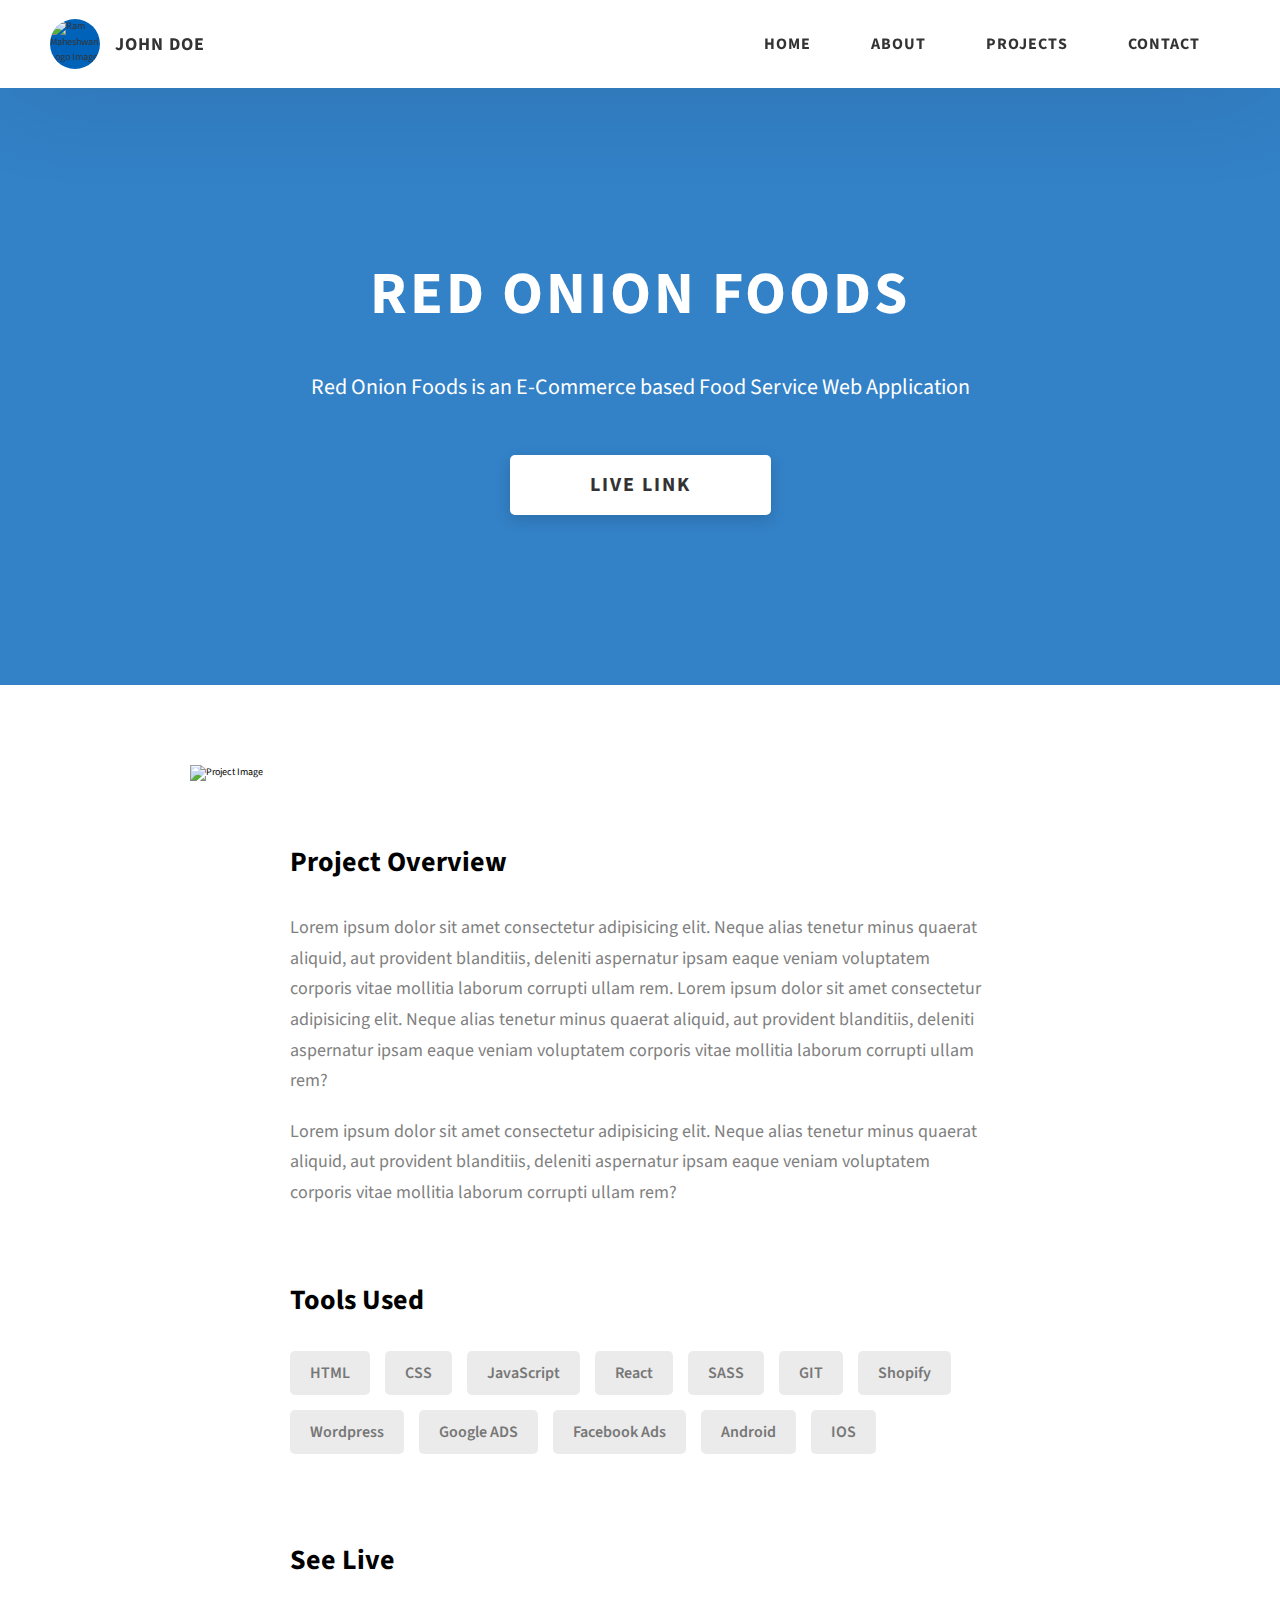
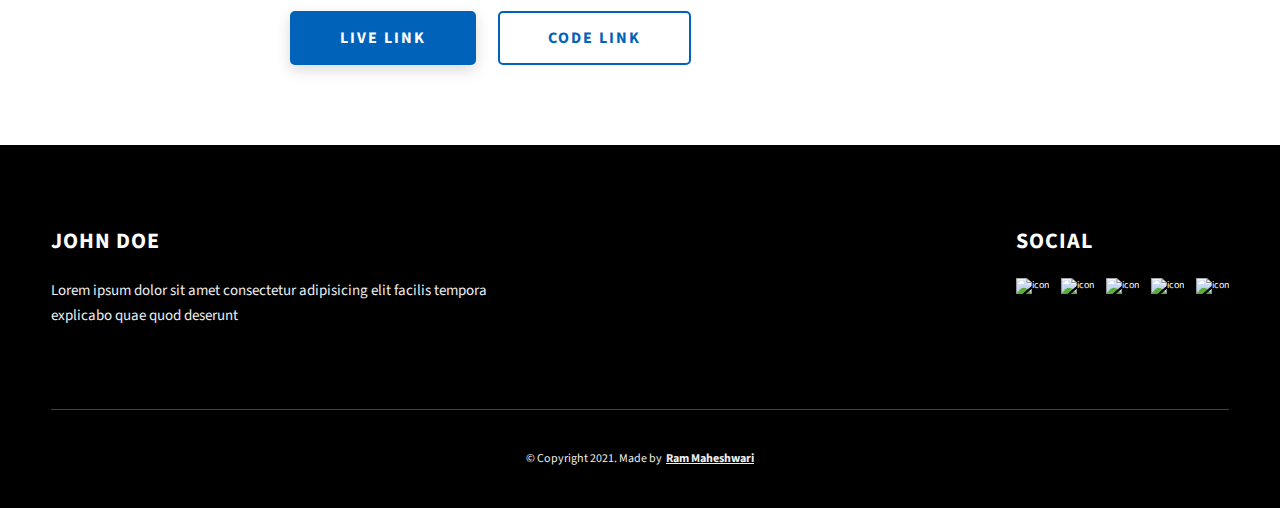
==== project-1.html @ 84f1d9b5 "connecting-with-github" ====
<!DOCTYPE html>
<html lang="en">
  <head>
    <meta charset="UTF-8" />
    <meta name="viewport" content="width=device-width, initial-scale=1.0" />
    <meta http-equiv="X-UA-Compatible" content="ie=edge" />
    <title>Case Study of Project 1</title>
    <meta name="description" content="Case study page of Project" />

    <link rel="stylesheet" href="css/style.css" />

    <link rel="preconnect" href="https://fonts.googleapis.com" />
    <link rel="preconnect" href="https://fonts.gstatic.com" crossorigin />
    <link
      href="https://fonts.googleapis.com/css2?family=Source+Sans+Pro:wght@400;600;700;900&display=swap"
      rel="stylesheet"
    />
  </head>
  <body>
    <header class="header">
      <div class="header__content">
        <div class="header__logo-container">
          <div class="header__logo-img-cont">
            <img
              src="./assets/png/john-doe.png"
              alt="Ram Maheshwari Logo Image"
              class="header__logo-img"
            />
          </div>
          <span class="header__logo-sub">John Doe</span>
        </div>
        <div class="header__main">
          <ul class="header__links">
            <li class="header__link-wrapper">
              <a href="./index.html" class="header__link"> Home </a>
            </li>
            <li class="header__link-wrapper">
              <a href="./index.html#about" class="header__link">About </a>
            </li>
            <li class="header__link-wrapper">
              <a href="./index.html#projects" class="header__link">
                Projects
              </a>
            </li>
            <li class="header__link-wrapper">
              <a href="./index.html#contact" class="header__link"> Contact </a>
            </li>
          </ul>
          <div class="header__main-ham-menu-cont">
            <img
              src="./assets/svg/ham-menu.svg"
              alt="hamburger menu"
              class="header__main-ham-menu"
            />
            <img
              src="./assets/svg/ham-menu-close.svg"
              alt="hamburger menu close"
              class="header__main-ham-menu-close d-none"
            />
          </div>
        </div>
      </div>
      <div class="header__sm-menu">
        <div class="header__sm-menu-content">
          <ul class="header__sm-menu-links">
            <li class="header__sm-menu-link">
              <a href="./index.html"> Home </a>
            </li>

            <li class="header__sm-menu-link">
              <a href="./index.html#about"> About </a>
            </li>

            <li class="header__sm-menu-link">
              <a href="./index.html#projects"> Projects </a>
            </li>

            <li class="header__sm-menu-link">
              <a href="./index.html#contact"> Contact </a>
            </li>
          </ul>
        </div>
      </div>
    </header>
    <section class="project-cs-hero">
      <div class="project-cs-hero__content">
        <h1 class="heading-primary">Red Onion Foods</h1>
        <div class="project-cs-hero__info">
          <p class="text-primary">
            Red Onion Foods is an E-Commerce based Food Service Web Application
          </p>
        </div>
        <div class="project-cs-hero__cta">
          <a href="https://red-onion-367f2.web.app/" class="btn btn--bg" target="_blank">Live Link</a>
        </div>
      </div>
    </section>
    <section class="project-details">
      <div class="main-container">
        <div class="project-details__content">
          <div class="project-details__showcase-img-cont">
            <img
              src="./assets/jpeg/project-mockup-example.jpeg"
              alt="Project Image"
              class="project-details__showcase-img"
            />
          </div>
          <div class="project-details__content-main">
            <div class="project-details__desc">
              <h3 class="project-details__content-title">Project Overview</h3>
              <p class="project-details__desc-para">
                Lorem ipsum dolor sit amet consectetur adipisicing elit. Neque
                alias tenetur minus quaerat aliquid, aut provident blanditiis,
                deleniti aspernatur ipsam eaque veniam voluptatem corporis vitae
                mollitia laborum corrupti ullam rem. Lorem ipsum dolor sit amet
                consectetur adipisicing elit. Neque alias tenetur minus quaerat
                aliquid, aut provident blanditiis, deleniti aspernatur ipsam
                eaque veniam voluptatem corporis vitae mollitia laborum corrupti
                ullam rem?
              </p>
              <p class="project-details__desc-para">
                Lorem ipsum dolor sit amet consectetur adipisicing elit. Neque
                alias tenetur minus quaerat aliquid, aut provident blanditiis,
                deleniti aspernatur ipsam eaque veniam voluptatem corporis vitae
                mollitia laborum corrupti ullam rem?
              </p>
            </div>
            <div class="project-details__tools-used">
              <h3 class="project-details__content-title">Tools Used</h3>
              <div class="skills">
                <div class="skills__skill">HTML</div>
                <div class="skills__skill">CSS</div>
                <div class="skills__skill">JavaScript</div>
                <div class="skills__skill">React</div>
                <div class="skills__skill">SASS</div>
                <div class="skills__skill">GIT</div>
                <div class="skills__skill">Shopify</div>
                <div class="skills__skill">Wordpress</div>
                <div class="skills__skill">Google ADS</div>
                <div class="skills__skill">Facebook Ads</div>
                <div class="skills__skill">Android</div>
                <div class="skills__skill">IOS</div>
              </div>
            </div>
            <div class="project-details__links">
              <h3 class="project-details__content-title">See Live</h3>
              <a
                href="#"
                class="btn btn--med btn--theme project-details__links-btn"
                target="_blank"
                >Live Link</a
              >
              <a
                href="#"
                class="btn btn--med btn--theme-inv project-details__links-btn"
                target="_blank"
                >Code Link</a
              >
            </div>
          </div>
        </div>
      </div>
    </section>
    <footer class="main-footer">
      <div class="main-container">
        <div class="main-footer__upper">
          <div class="main-footer__row main-footer__row-1">
            <h2 class="heading heading-sm main-footer__heading-sm">
              <span>Social</span>
            </h2>
            <div class="main-footer__social-cont">
              <a target="_blank" rel="noreferrer" href="#">
                <img
                  class="main-footer__icon"
                  src="./assets/png/linkedin-ico.png"
                  alt="icon"
                />
              </a>
              <a target="_blank" rel="noreferrer" href="#">
                <img
                  class="main-footer__icon"
                  src="./assets/png/github-ico.png"
                  alt="icon"
                />
              </a>
              <a target="_blank" rel="noreferrer" href="#">
                <img
                  class="main-footer__icon"
                  src="./assets/png/twitter-ico.png"
                  alt="icon"
                />
              </a>
              <a target="_blank" rel="noreferrer" href="#">
                <img
                  class="main-footer__icon"
                  src="./assets/png/yt-ico.png"
                  alt="icon"
                />
              </a>
              <a target="_blank" rel="noreferrer" href="#">
                <img
                  class="main-footer__icon main-footer__icon--mr-none"
                  src="./assets/png/insta-ico.png"
                  alt="icon"
                />
              </a>
            </div>
          </div>
          <div class="main-footer__row main-footer__row-2">
            <h4 class="heading heading-sm text-lt">John Doe</h4>
            <p class="main-footer__short-desc">
              Lorem ipsum dolor sit amet consectetur adipisicing elit facilis
              tempora explicabo quae quod deserunt
            </p>
          </div>
        </div>

        <div class="main-footer__lower">
          &copy; Copyright 2021. Made by
          <a rel="noreferrer" target="_blank" href="https://rammaheshwari.com"
            >Ram Maheshwari</a
          >
        </div>
      </div>
    </footer>
    <script src="./index.js"></script>
  </body>
</html>
---- css/style.css ----
/*
0 - 600px:      Phone
600 - 900px:    Tablet portrait
900 - 1200px:   Tablet landscape
[1200 - 1800] is where our normal styles apply
1800px + :      Big desktop
$breakpoint arguement choices:
- phone
- tab-port
- tab-land
- big-desktop

Inside media queries 1em is always 16px i.e 1em = 16px at every screen size only inside media queries
*/
*,
*::after,
*::before {
  margin: 0;
  padding: 0;
  box-sizing: inherit;
  font-family: inherit; }

html {
  font-size: 62.5%;
  scroll-behavior: smooth; }
  @media only screen and (max-width: 75em) {
    html {
      font-size: 59%; } }
  @media only screen and (max-width: 56.25em) {
    html {
      font-size: 56%; } }
  @media only screen and (min-width: 112.5em) {
    html {
      font-size: 65%; } }

body {
  box-sizing: border-box;
  position: relative;
  line-height: 1.5;
  font-family: sans-serif;
  overflow-x: hidden;
  overflow-y: scroll;
  font-family: 'Source Sans Pro', sans-serif; }

a {
  text-decoration: none;
  color: inherit; }

li {
  list-style: none; }

input:focus,
button:focus,
a:focus,
textarea:focus {
  outline: none; }

button {
  border: none;
  cursor: pointer; }

textarea {
  resize: none; }

.heading-primary {
  font-size: 6rem;
  text-transform: uppercase;
  letter-spacing: 3px;
  text-align: center; }
  @media only screen and (max-width: 37.5em) {
    .heading-primary {
      font-size: 4.5rem; } }

.heading-sec__mb-bg {
  margin-bottom: 11rem; }
  @media only screen and (max-width: 56.25em) {
    .heading-sec__mb-bg {
      margin-bottom: 8rem; } }

.heading-sec__mb-med {
  margin-bottom: 9rem; }
  @media only screen and (max-width: 56.25em) {
    .heading-sec__mb-med {
      margin-bottom: 8rem; } }

.heading-sec__main {
  display: block;
  font-size: 4rem;
  text-transform: uppercase;
  letter-spacing: 1px;
  letter-spacing: 3px;
  text-align: center;
  margin-bottom: 3.5rem;
  position: relative; }
  .heading-sec__main--lt {
    color: #fff; }
    .heading-sec__main--lt::after {
      content: '';
      background: #fff !important; }
  .heading-sec__main::after {
    content: '';
    position: absolute;
    top: calc(100% + 1.5rem);
    height: 5px;
    width: 3rem;
    background: #0062b9;
    left: 50%;
    transform: translateX(-50%);
    border-radius: 5px; }
    @media only screen and (max-width: 37.5em) {
      .heading-sec__main::after {
        top: calc(100% + 1.2rem); } }

.heading-sec__sub {
  display: block;
  text-align: center;
  color: #777;
  font-size: 2rem;
  font-weight: 500;
  max-width: 80rem;
  margin: auto;
  line-height: 1.6; }
  @media only screen and (max-width: 37.5em) {
    .heading-sec__sub {
      font-size: 1.8rem; } }
  .heading-sec__sub--lt {
    color: #eee; }

.heading-sm {
  font-size: 2.2rem;
  text-transform: uppercase;
  letter-spacing: 1px; }

.main-container {
  max-width: 120rem;
  margin: auto;
  width: 92%; }

#yellow{
  color: goldenrod;
}

.btn {
  background: #fff;
  color: #333;
  text-transform: uppercase;
  letter-spacing: 2px;
  display: inline-block;
  font-weight: 700;
  border-radius: 5px;
  box-shadow: 0 5px 15px 0 rgba(0, 0, 0, 0.15);
  transition: transform .3s; }
  .btn:hover {
    transform: translateY(-3px); }
  .btn--bg {
    padding: 1.5rem 8rem;
    font-size: 2rem; }
  .btn--med {
    padding: 1.5rem 5rem;
    font-size: 1.6rem; }
  .btn--theme {
    background: #0062b9;
    color: #fff; }
  .btn--theme-inv {
    color: #0062b9;
    background: #fff;
    border: 2px solid #0062b9;
    box-shadow: none;
    padding: calc(1.5rem - 2px) calc(5rem - 2px); }

.sec-pad {
  padding: 12rem 0; }
  @media only screen and (max-width: 56.25em) {
    .sec-pad {
      padding: 8rem 0; } }

.text-primary {
  color: #fff;
  font-size: 2.2rem;
  text-align: center;
  width: 100%;
  line-height: 1.6; }
  @media only screen and (max-width: 37.5em) {
    .text-primary {
      font-size: 2rem; } }

.d-none {
  display: none; }

.home-hero {
  color: #fff;
  background: linear-gradient(to right, rgba(0, 98, 185, 0.8), rgba(0, 98, 185, 0.8)), url(../../assets/svg/common-bg.svg);
  background-position: center;
  height: 100vh;
  min-height: 80rem;
  max-height: 120rem;
  position: relative; }
  @media only screen and (max-width: 37.5em) {
    .home-hero {
      height: unset;
      min-height: unset; } }
  .home-hero__socials {
    position: absolute;
    top: 50%;
    /* border: 2px solid #eee; */
    /* border-left: 2px solid #eee; */
    transform: translateY(-50%); }
    @media only screen and (max-width: 56.25em) {
      .home-hero__socials {
        display: none; } }
  .home-hero__mouse-scroll-cont {
    position: absolute;
    bottom: 3%;
    left: 50%;
    transform: translateX(-50%); }
    @media only screen and (max-width: 37.5em) {
      .home-hero__mouse-scroll-cont {
        display: none; } }
  .home-hero__social {
    width: 5rem; }
  .home-hero__social-icon-link {
    width: 100%;
    display: block;
    padding: 1.2rem;
    border-bottom: 2px solid #eee;
    transition: background .3s; }
    .home-hero__social-icon-link:hover {
      background: rgba(255, 255, 255, 0.1); }
    .home-hero__social-icon-link--bd-none {
      border-bottom: 0; }
  .home-hero__social-icon {
    width: 100%; }
  .home-hero__content {
    position: absolute;
    top: 50%;
    left: 50%;
    transform: translate(-50%, -50%);
    max-width: 90rem;
    width: 92%; }
    @media only screen and (max-width: 37.5em) {
      .home-hero__content {
        padding: 19rem 0 13rem 0;
        margin: auto;
        position: static;
        transform: translate(0, 0); } }
  .home-hero__info {
    margin: 3rem auto 0 auto;
    max-width: 80rem; }
  .home-hero__cta {
    margin-top: 5rem;
    text-align: center; }

.about {
  background: #fafafa; }
  .about__content {
    display: grid;
    grid-template-columns: 1fr 1fr;
    grid-gap: 10rem; }
    @media only screen and (max-width: 56.25em) {
      .about__content {
        grid-template-columns: 1fr;
        grid-gap: 8rem; } }
    .about__content-title {
      font-weight: 700;
      font-size: 2.8rem;
      margin-bottom: 3rem; }
      @media only screen and (max-width: 37.5em) {
        .about__content-title {
          font-size: 2.4rem; } }
    .about__content-details-para {
      font-size: 1.8rem;
      color: grey;
      max-width: 60rem;
      line-height: 1.7;
      margin-bottom: 1rem; }
      .about__content-details-para--hl {
        font-weight: 700;
        margin: 0 3px; }
      .about__content-details-para:last-child {
        margin-bottom: 4rem; }

.projects__row {
  display: grid;
  grid-template-columns: 1.5fr 1fr;
  grid-gap: 5rem;
  margin-bottom: 11rem; }
  @media only screen and (max-width: 56.25em) {
    .projects__row {
      grid-template-columns: 1fr;
      grid-gap: 2rem;
      margin-bottom: 8rem; } }
  @media only screen and (max-width: 56.25em) {
    .projects__row {
      text-align: center; } }
  .projects__row:last-child {
    margin-bottom: 0; }
  .projects__row-img-cont {
    overflow: hidden; }
  .projects__row-img {
    width: 100%;
    display: block;
    object-fit: cover; }
  .projects__row-content {
    padding: 2rem 0;
    display: flex;
    justify-content: center;
    flex-direction: column;
    align-items: flex-start; }
    @media only screen and (max-width: 56.25em) {
      .projects__row-content {
        align-items: center; } }
    .projects__row-content-title {
      font-weight: 700;
      font-size: 2.8rem;
      margin-bottom: 2rem; }
      @media only screen and (max-width: 37.5em) {
        .projects__row-content-title {
          font-size: 2.4rem; } }
    .projects__row-content-desc {
      font-size: 1.8rem;
      color: grey;
      max-width: 60rem;
      line-height: 1.7;
      margin-bottom: 3rem; }
      @media only screen and (max-width: 37.5em) {
        .projects__row-content-desc {
          font-size: 1.7rem; } }

.contact {
  background: linear-gradient(to right, rgba(0, 98, 185, 0.8), rgba(0, 98, 185, 0.8)), url(../../assets/svg/common-bg.svg);
  background-size: cover;
  background-position: center; }
  .contact__form-container {
    box-shadow: 0 0 10px rgba(0, 0, 0, 0.1);
    background: white;
    padding: 4rem;
    margin-top: 6rem;
    max-width: 80rem;
    text-align: right;
    width: 95%;
    border-radius: 5px;
    margin: 5rem auto 0 auto; }
    @media only screen and (max-width: 37.5em) {
      .contact__form-container {
        padding: 3rem; } }
  .contact__form-field {
    margin-bottom: 4rem; }
    @media only screen and (max-width: 37.5em) {
      .contact__form-field {
        margin-bottom: 3rem; } }
  .contact__form-label {
    color: #666;
    font-size: 1.4rem;
    letter-spacing: 1px;
    font-weight: 700;
    margin-bottom: 1rem;
    display: block;
    text-align: left; }
  .contact__form-input {
    color: #333;
    padding: 2rem;
    width: 100%;
    border: 1px solid #ebebeb;
    font-size: 1.6rem;
    letter-spacing: 0px;
    background: #f0f0f0;
    border-radius: 5px;
    font-weight: 600;
    /* Code for Modern Browsers */
    /* Code for WebKit, Blink, Edge */
    /* Code for Internet Explorer 10-11 */
    /* Code for Microsoft Edge */
    /* Code for Mozilla Firefox 4 to 18 */
    /* Code for Mozilla Firefox 19+ */ }
    .contact__form-input::placeholder {
      color: #999;
      font-weight: 600;
      font-size: 1.6rem; }
    .contact__form-input::-webkit-input-placeholder {
      color: #999;
      font-weight: 600;
      font-size: 1.6rem; }
    .contact__form-input:-ms-input-placeholder {
      color: #999;
      font-weight: 600;
      font-size: 1.6rem; }
    .contact__form-input::-ms-input-placeholder {
      color: #999;
      font-weight: 600;
      font-size: 1.6rem; }
    .contact__form-input:-moz-placeholder {
      opacity: 1;
      color: #999;
      font-weight: 600;
      font-size: 1.6rem; }
    .contact__form-input::-moz-placeholder {
      opacity: 1;
      color: #999;
      font-weight: 600;
      font-size: 1.6rem; }
  .contact__btn {
    width: 30%;
    padding: 2rem 4rem;
    font-size: 1.6rem; }
    @media only screen and (max-width: 37.5em) {
      .contact__btn {
        width: 100%; } }

.project-cs-hero {
  color: #fff;
  background: linear-gradient(to right, rgba(0, 98, 185, 0.8), rgba(0, 98, 185, 0.8)), url(../../assets/svg/common-bg.svg);
  background-size: cover;
  background-position: center;
  position: relative; }
  @media only screen and (max-width: 37.5em) {
    .project-cs-hero {
      height: unset;
      min-height: unset; } }
  .project-cs-hero__content {
    padding: 25rem 0 17rem 0;
    max-width: 90rem;
    width: 92%;
    margin: auto; }
    @media only screen and (max-width: 37.5em) {
      .project-cs-hero__content {
        padding: 19rem 0 13rem 0;
        margin: auto;
        position: static;
        transform: translate(0, 0); } }
  .project-cs-hero__info {
    margin: 3rem auto 0 auto;
    max-width: 80rem; }
  .project-cs-hero__cta {
    margin-top: 5rem;
    text-align: center; }

.project-details__content {
  padding: 8rem 0;
  max-width: 90rem;
  margin: auto; }
  .project-details__content-title {
    font-weight: 700;
    font-size: 2.8rem;
    margin-bottom: 3rem; }
    @media only screen and (max-width: 37.5em) {
      .project-details__content-title {
        font-size: 2.4rem; } }

.project-details__showcase-img-cont {
  width: 100%;
  margin-bottom: 6rem; }

.project-details__showcase-img {
  width: 100%; }

.project-details__content-main {
  width: 100%;
  max-width: 70rem;
  margin: auto; }

.project-details__desc {
  margin: 0 0 7rem 0; }
  .project-details__desc-para {
    font-size: 1.8rem;
    line-height: 1.7;
    color: grey;
    margin-bottom: 2rem; }

.project-details__tools-used {
  margin: 0 0 7rem 0; }
  .project-details__tools-used-list {
    display: flex;
    flex-wrap: wrap; }
  .project-details__tools-used-item {
    padding: 1rem 2rem;
    margin-bottom: 1.5rem;
    margin-right: 1.5rem;
    font-size: 1.6rem;
    background: rgba(153, 153, 153, 0.2);
    border-radius: 5px;
    font-weight: 600;
    color: #777; }

.project-details__links {
  margin: 0 0; }
  .project-details__links-btn {
    margin-right: 2rem; }
    @media only screen and (max-width: 37.5em) {
      .project-details__links-btn {
        margin-right: 0;
        width: 70%;
        margin-bottom: 2rem;
        text-align: center; } }
    .project-details__links-btn:last-child {
      margin: 0; }
      @media only screen and (max-width: 37.5em) {
        .project-details__links-btn:last-child {
          margin: 0; } }

.header {
  position: fixed;
  width: 100%;
  z-index: 1000;
  background: #000;
  background: #fff;
  box-shadow: 0 10px 100px rgba(0, 0, 0, 0.1); }
  .header__content {
    display: flex;
    align-items: center;
    justify-content: space-between;
    padding: 1rem 5rem; }
    @media only screen and (max-width: 56.25em) {
      .header__content {
        padding: 0 2rem; } }
  .header__logo-container {
    display: flex;
    align-items: center;
    cursor: pointer;
    color: #333;
    transition: color .3s; }
    .header__logo-container:hover {
      color: #0062b9; }
  .header__logo-img-cont {
    width: 5rem;
    height: 5rem;
    border-radius: 50px;
    overflow: hidden;
    margin-right: 1.5rem;
    background: #0062b9; }
    @media only screen and (max-width: 56.25em) {
      .header__logo-img-cont {
        width: 4.5rem;
        height: 4.5rem;
        margin-right: 1.2rem; } }
  .header__logo-img {
    width: 100%;
    height: 100%;
    object-fit: cover;
    object-position: center;
    display: block; }
  .header__logo-sub {
    font-size: 1.8rem;
    text-transform: uppercase;
    font-weight: 700;
    letter-spacing: 1px; }
  .header__links {
    display: flex; }
    @media only screen and (max-width: 37.5em) {
      .header__links {
        display: none; } }
  .header__link {
    padding: 2.2rem 3rem;
    display: inline-block;
    font-size: 1.6rem;
    color: #333;
    text-transform: uppercase;
    letter-spacing: 1px;
    font-weight: 700;
    transition: color .3s; }
    .header__link:hover {
      color: #0062b9; }
    @media only screen and (max-width: 56.25em) {
      .header__link {
        padding: 3rem 1.8rem;
        font-size: 1.5rem; } }
  .header__main-ham-menu-cont {
    display: none;
    width: 3rem;
    padding: 2.2rem 0; }
    @media only screen and (max-width: 37.5em) {
      .header__main-ham-menu-cont {
        display: block; } }
  .header__main-ham-menu {
    width: 100%; }
  .header__main-ham-menu-close {
    width: 100%; }
  .header__sm-menu {
    background: #fff;
    position: absolute;
    width: 100%;
    top: 100%;
    visibility: hidden;
    opacity: 0;
    transition: all .3s;
    box-shadow: 0px 5px 5px 0px rgba(0, 0, 0, 0.1);
    -webkit-box-shadow: 0px 5px 5px 0px rgba(0, 0, 0, 0.1);
    -moz-box-shadow: 0px 5px 5px 0px rgba(0, 0, 0, 0.1); }
    .header__sm-menu--active {
      visibility: hidden;
      opacity: 0; }
      @media only screen and (max-width: 37.5em) {
        .header__sm-menu--active {
          visibility: visible;
          opacity: 1; } }
  .header__sm-menu-link a {
    display: block;
    text-decoration: none;
    padding: 2.5rem 3rem;
    font-size: 1.6rem;
    color: #333;
    text-align: right;
    border-bottom: 1px solid #eee;
    font-weight: 700;
    text-transform: uppercase;
    letter-spacing: 2px;
    transition: color .3s; }
    .header__sm-menu-link a:hover {
      color: #0062b9; }
  .header__sm-menu-link:first-child a {
    border-top: 1px solid #eee; }
  .header__sm-menu-link-last {
    border-bottom: 0; }

.main-footer {
  background: #000;
  color: #fff; }
  .main-footer__upper {
    display: flex;
    justify-content: space-between;
    padding: 8rem 0; }
    @media only screen and (max-width: 56.25em) {
      .main-footer__upper {
        padding: 6rem 0; } }
    @media only screen and (max-width: 37.5em) {
      .main-footer__upper {
        display: block; } }
  .main-footer__row-1 {
    order: 2; }
    @media only screen and (max-width: 56.25em) {
      .main-footer__row-1 {
        margin-bottom: 5rem; } }
  .main-footer__row-2 {
    width: 40%;
    order: 1;
    max-width: 50rem; }
    @media only screen and (max-width: 56.25em) {
      .main-footer__row-2 {
        width: 100%; } }
  .main-footer__short-desc {
    margin-top: 2rem;
    color: #eee;
    font-size: 1.5rem;
    line-height: 1.7; }
  .main-footer__social-cont {
    margin-top: 2rem; }
  .main-footer__icon {
    margin-right: 1rem;
    width: 2.5rem; }
    .main-footer__icon--mr-none {
      margin-right: 0; }
  .main-footer__lower {
    padding: 4rem 0;
    border-top: 1px solid #444;
    color: #eee;
    font-size: 1.2rem;
    text-align: left;
    text-align: center; }
    .main-footer__lower a {
      text-decoration: underline;
      font-weight: bold;
      margin-left: 2px; }
    @media only screen and (max-width: 56.25em) {
      .main-footer__lower {
        padding: 3.5rem 0; } }

.skills {
  display: flex;
  flex-wrap: wrap; }
  .skills__skill {
    padding: 1rem 2rem;
    margin-bottom: 1.5rem;
    margin-right: 1.5rem;
    font-size: 1.6rem;
    background: rgba(153, 153, 153, 0.2);
    border-radius: 5px;
    font-weight: 600;
    color: #777; }

.mouse {
  width: 25px;
  height: 40px;
  border: 2px solid #eee;
  border-radius: 60px;
  position: relative;
  overflow: hidden; }
  .mouse::before {
    content: '';
    width: 5px;
    height: 5px;
    position: absolute;
    top: 7px;
    left: 50%;
    transform: translateX(-50%);
    background-color: #eee;
    border-radius: 50%;
    opacity: 1;
    animation: wheel 1.3s infinite;
    -webkit-animation: wheel 1.3s infinite; }

@keyframes wheel {
  to {
    opacity: 0;
    top: 27px; } }

@-webkit-keyframes wheel {
  to {
    opacity: 0;
    top: 27px; } }
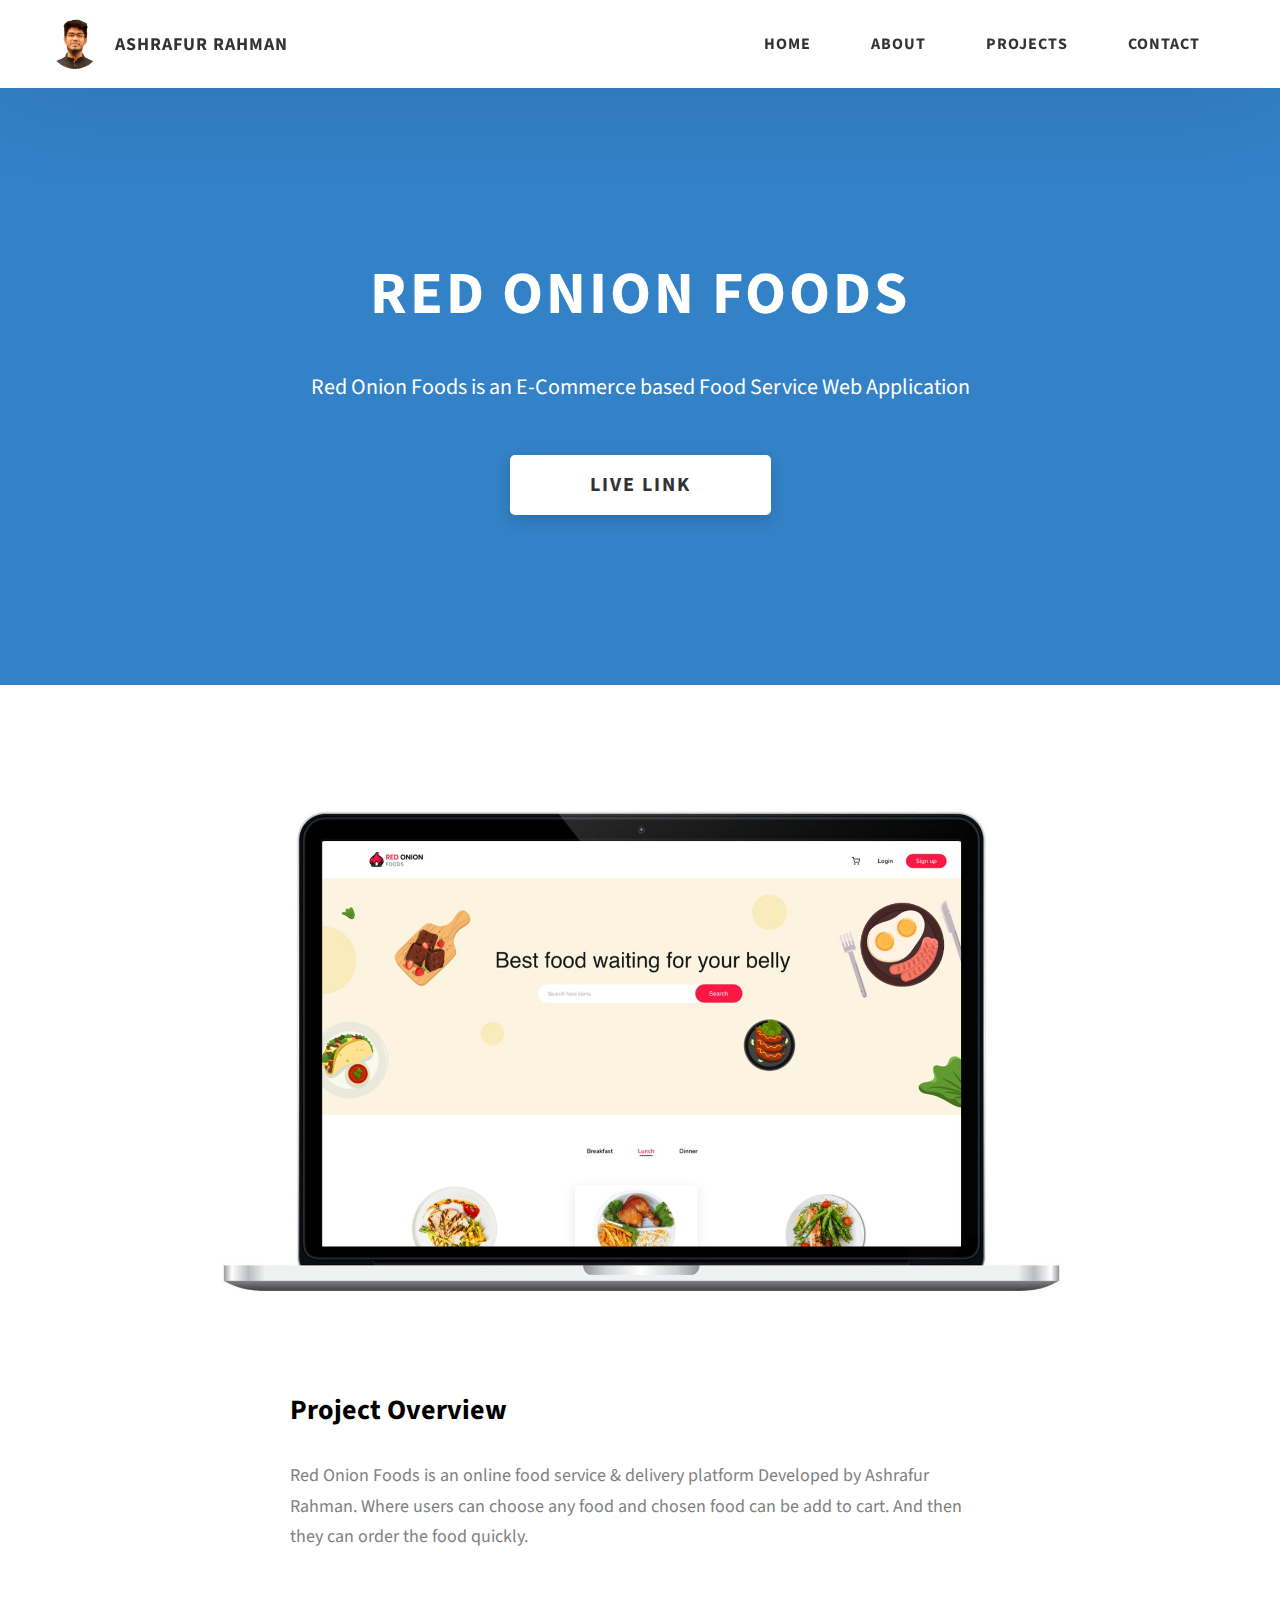
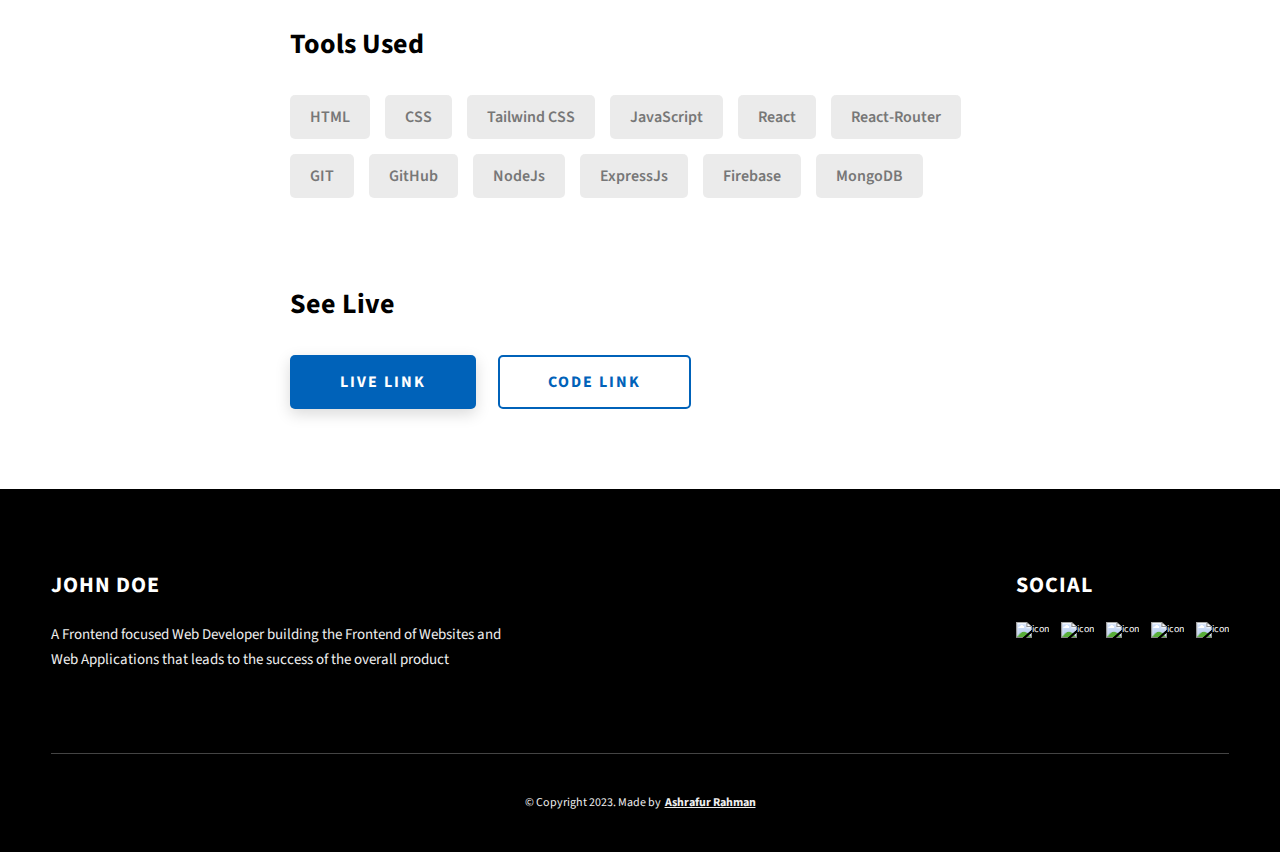
==== commit 6fb18ab1: "project-updated" ====
--- a/project-1.html
+++ b/project-1.html
@@ -4,7 +4,7 @@
     <meta charset="UTF-8" />
     <meta name="viewport" content="width=device-width, initial-scale=1.0" />
     <meta http-equiv="X-UA-Compatible" content="ie=edge" />
-    <title>Case Study of Project 1</title>
+    <title>Case Study of Red Onion Foods</title>
     <meta name="description" content="Case study page of Project" />
 
     <link rel="stylesheet" href="css/style.css" />
@@ -22,12 +22,11 @@
         <div class="header__logo-container">
           <div class="header__logo-img-cont">
             <img
-              src="./assets/png/john-doe.png"
-              alt="Ram Maheshwari Logo Image"
+              src="./assets/png/passport.jpg"
               class="header__logo-img"
             />
           </div>
-          <span class="header__logo-sub">John Doe</span>
+          <span class="header__logo-sub">Ashrafur Rahman</span>
         </div>
         <div class="header__main">
           <ul class="header__links">
@@ -100,7 +99,7 @@
         <div class="project-details__content">
           <div class="project-details__showcase-img-cont">
             <img
-              src="./assets/jpeg/project-mockup-example.jpeg"
+              src="./assets/project/red-onion.jpg"
               alt="Project Image"
               class="project-details__showcase-img"
             />
@@ -109,49 +108,44 @@
             <div class="project-details__desc">
               <h3 class="project-details__content-title">Project Overview</h3>
               <p class="project-details__desc-para">
-                Lorem ipsum dolor sit amet consectetur adipisicing elit. Neque
-                alias tenetur minus quaerat aliquid, aut provident blanditiis,
-                deleniti aspernatur ipsam eaque veniam voluptatem corporis vitae
-                mollitia laborum corrupti ullam rem. Lorem ipsum dolor sit amet
-                consectetur adipisicing elit. Neque alias tenetur minus quaerat
-                aliquid, aut provident blanditiis, deleniti aspernatur ipsam
-                eaque veniam voluptatem corporis vitae mollitia laborum corrupti
-                ullam rem?
+
+                Red Onion Foods is an online food service & delivery platform Developed by Ashrafur Rahman. Where users can choose any food and chosen food can be add to cart. And then they can order the food quickly.
               </p>
-              <p class="project-details__desc-para">
+              <!-- <p class="project-details__desc-para">
                 Lorem ipsum dolor sit amet consectetur adipisicing elit. Neque
                 alias tenetur minus quaerat aliquid, aut provident blanditiis,
                 deleniti aspernatur ipsam eaque veniam voluptatem corporis vitae
                 mollitia laborum corrupti ullam rem?
-              </p>
+              </p> -->
             </div>
             <div class="project-details__tools-used">
               <h3 class="project-details__content-title">Tools Used</h3>
               <div class="skills">
                 <div class="skills__skill">HTML</div>
                 <div class="skills__skill">CSS</div>
+                <div class="skills__skill">Tailwind CSS</div>
                 <div class="skills__skill">JavaScript</div>
                 <div class="skills__skill">React</div>
-                <div class="skills__skill">SASS</div>
+                <div class="skills__skill">React-Router</div>
                 <div class="skills__skill">GIT</div>
-                <div class="skills__skill">Shopify</div>
-                <div class="skills__skill">Wordpress</div>
-                <div class="skills__skill">Google ADS</div>
-                <div class="skills__skill">Facebook Ads</div>
-                <div class="skills__skill">Android</div>
-                <div class="skills__skill">IOS</div>
+                <div class="skills__skill">GitHub</div>
+                <!-- <div class="skills__skill">Wordpress</div> -->
+                <div class="skills__skill">NodeJs</div>
+                <div class="skills__skill">ExpressJs</div>
+                <div class="skills__skill">Firebase</div>
+                <div class="skills__skill">MongoDB</div>
               </div>
             </div>
             <div class="project-details__links">
               <h3 class="project-details__content-title">See Live</h3>
               <a
-                href="#"
+                href="https://red-onion-367f2.web.app/"
                 class="btn btn--med btn--theme project-details__links-btn"
                 target="_blank"
                 >Live Link</a
               >
               <a
-                href="#"
+                href="https://github.com/ashrafurrahman22/red-onion"
                 class="btn btn--med btn--theme-inv project-details__links-btn"
                 target="_blank"
                 >Code Link</a
@@ -209,16 +203,15 @@
           <div class="main-footer__row main-footer__row-2">
             <h4 class="heading heading-sm text-lt">John Doe</h4>
             <p class="main-footer__short-desc">
-              Lorem ipsum dolor sit amet consectetur adipisicing elit facilis
-              tempora explicabo quae quod deserunt
+              A Frontend focused Web Developer building the Frontend of Websites and Web Applications that leads to the success of the overall product
             </p>
           </div>
         </div>
 
         <div class="main-footer__lower">
-          &copy; Copyright 2021. Made by
-          <a rel="noreferrer" target="_blank" href="https://rammaheshwari.com"
-            >Ram Maheshwari</a
+          &copy; Copyright 2023. Made by
+          <a rel="noreferrer" target="_blank" href="https://github.com/ashrafurrahman22"
+            >Ashrafur Rahman</a
           >
         </div>
       </div>
